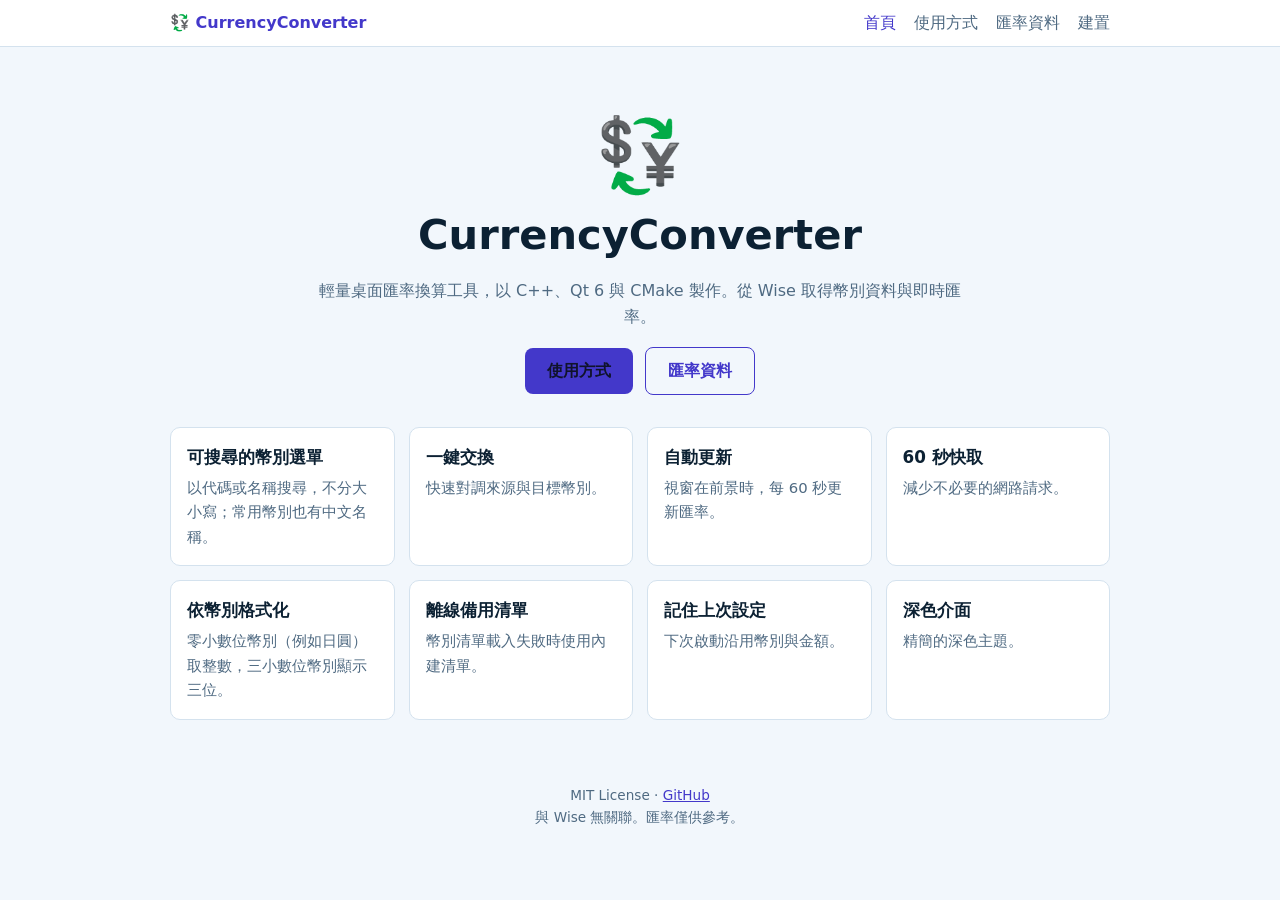
==== docs/index.html @ fcdd3821 "AddedWebsite" ====
<!doctype html><html lang="zh-Hant"><head><meta charset="utf-8"><meta name="viewport" content="width=device-width,initial-scale=1">
<title>首頁 – CurrencyConverter</title><meta name="description" content="輕量桌面匯率換算工具，使用 Wise 的即時匯率，以 C++ 與 Qt 6 製作"><link rel="icon" href="assets/favicon.ico"><link rel="stylesheet" href="css/style.css"></head><body>
<header><nav><a class="brand" href="index.html">💱 CurrencyConverter</a><a href="index.html">首頁</a><a href="usage.html">使用方式</a><a href="rates.html">匯率資料</a><a href="build.html">建置</a></nav></header><main>
<section class="hero"><div class="lock">💱</div><h1>CurrencyConverter</h1>
<p>輕量桌面匯率換算工具，以 C++、Qt 6 與 CMake 製作。從 Wise 取得幣別資料與即時匯率。</p>
<a class="btn" href="usage.html">使用方式</a><a class="btn alt" href="rates.html">匯率資料</a></section>
<div class="grid">
<div class="card"><h3>可搜尋的幣別選單</h3><p>以代碼或名稱搜尋，不分大小寫；常用幣別也有中文名稱。</p></div>
<div class="card"><h3>一鍵交換</h3><p>快速對調來源與目標幣別。</p></div>
<div class="card"><h3>自動更新</h3><p>視窗在前景時，每 60 秒更新匯率。</p></div>
<div class="card"><h3>60 秒快取</h3><p>減少不必要的網路請求。</p></div>
<div class="card"><h3>依幣別格式化</h3><p>零小數位幣別（例如日圓）取整數，三小數位幣別顯示三位。</p></div>
<div class="card"><h3>離線備用清單</h3><p>幣別清單載入失敗時使用內建清單。</p></div>
<div class="card"><h3>記住上次設定</h3><p>下次啟動沿用幣別與金額。</p></div>
<div class="card"><h3>深色介面</h3><p>精簡的深色主題。</p></div></div>
</main><footer>MIT License · <a href="https://github.com/neil289506-commits/CurrencyConverter">GitHub</a><br>與 Wise 無關聯。匯率僅供參考。</footer><script src="js/main.js"></script></body></html>
---- docs/css/style.css ----
:root{--bg:#14172a;--panel:#1c2140;--text:#e8f0f8;--muted:#92a8bd;--accent:#a5b4fc;--line:#2c3360}
@media (prefers-color-scheme:light){:root{--bg:#f2f7fc;--panel:#fff;--text:#0c2133;--muted:#4f6a82;--accent:#4338ca;--line:#d4e2ee}}
*{box-sizing:border-box}body{margin:0;background:var(--bg);color:var(--text);font:16px/1.65 system-ui,"Microsoft JhengHei",sans-serif}
header{position:sticky;top:0;background:var(--panel);border-bottom:1px solid var(--line);z-index:5}
nav{max-width:980px;margin:auto;display:flex;flex-wrap:wrap;align-items:center;gap:18px;padding:10px 20px}
nav .brand{display:flex;align-items:center;gap:10px;font-weight:700;color:var(--text);text-decoration:none;margin-right:auto}
nav .brand img{width:32px;height:32px}nav a{color:var(--muted);text-decoration:none}nav a:hover,nav a.on{color:var(--accent)}
main{max-width:980px;margin:auto;padding:32px 20px}
.hero{text-align:center;padding:40px 0 24px}.hero img.logo{width:112px;height:112px}
.hero h1{font-size:2.6rem;margin:10px 0 4px}.hero p{color:var(--muted);max-width:660px;margin:8px auto}
.btn{display:inline-block;margin:8px 6px;padding:10px 22px;border-radius:8px;background:var(--accent);color:#10132b;font-weight:700;text-decoration:none}
.btn.alt{background:transparent;color:var(--accent);border:1px solid var(--accent)}
.shot{width:100%;border-radius:10px;border:1px solid var(--line);margin:12px 0}
.grid{display:grid;grid-template-columns:repeat(auto-fill,minmax(220px,1fr));gap:14px}
.card{background:var(--panel);border:1px solid var(--line);border-radius:10px;padding:16px}
.card h3{margin:0 0 4px;font-size:1.05rem}.card p{margin:0;color:var(--muted);font-size:.93rem}
h2{margin-top:40px;border-bottom:1px solid var(--line);padding-bottom:6px}
table{width:100%;border-collapse:collapse}th,td{text-align:left;padding:10px;border-bottom:1px solid var(--line);vertical-align:top}
code,pre{background:var(--panel);border:1px solid var(--line);border-radius:6px}code{padding:1px 6px}pre{padding:12px;overflow-x:auto}pre code{border:0;padding:0}
.note{border-left:4px solid var(--accent);padding:8px 14px;background:var(--panel);margin:16px 0}
footer{text-align:center;color:var(--muted);padding:32px 20px;font-size:.85rem}footer a,main a{color:var(--accent)}
.hero .lock{font-size:72px;line-height:1}.hero img.logo{width:96px;height:96px}
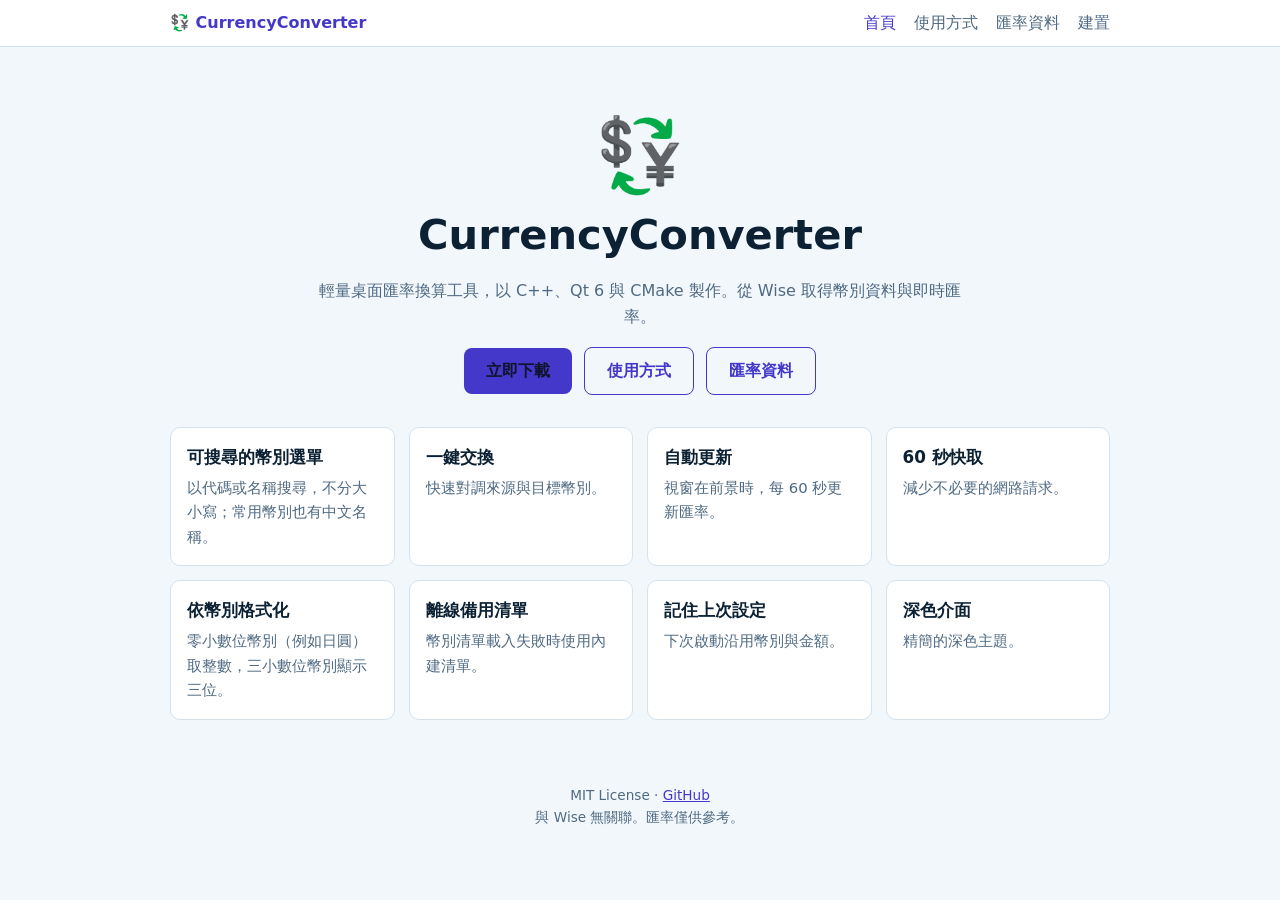
==== commit af14b6e1: "AddedDownload" ====
--- a/docs/index.html
+++ b/docs/index.html
@@ -3,7 +3,7 @@
 <header><nav><a class="brand" href="index.html">💱 CurrencyConverter</a><a href="index.html">首頁</a><a href="usage.html">使用方式</a><a href="rates.html">匯率資料</a><a href="build.html">建置</a></nav></header><main>
 <section class="hero"><div class="lock">💱</div><h1>CurrencyConverter</h1>
 <p>輕量桌面匯率換算工具，以 C++、Qt 6 與 CMake 製作。從 Wise 取得幣別資料與即時匯率。</p>
-<a class="btn" href="usage.html">使用方式</a><a class="btn alt" href="rates.html">匯率資料</a></section>
+<a class="btn" href="https://github.com/neil289506-commits/CurrencyConverter/releases/latest/download/CurrencyConverter.zip" download>立即下載</a><a class="btn alt" href="usage.html">使用方式</a><a class="btn alt" href="rates.html">匯率資料</a></section>
 <div class="grid">
 <div class="card"><h3>可搜尋的幣別選單</h3><p>以代碼或名稱搜尋，不分大小寫；常用幣別也有中文名稱。</p></div>
 <div class="card"><h3>一鍵交換</h3><p>快速對調來源與目標幣別。</p></div>
@@ -13,4 +13,4 @@
 <div class="card"><h3>離線備用清單</h3><p>幣別清單載入失敗時使用內建清單。</p></div>
 <div class="card"><h3>記住上次設定</h3><p>下次啟動沿用幣別與金額。</p></div>
 <div class="card"><h3>深色介面</h3><p>精簡的深色主題。</p></div></div>
-</main><footer>MIT License · <a href="https://github.com/neil289506-commits/CurrencyConverter">GitHub</a><br>與 Wise 無關聯。匯率僅供參考。</footer><script src="js/main.js"></script></body></html>
+</main><footer>MIT License · <a href="https://github.com/neil289506-commits/CurrencyConverter">GitHub</a><br>與 Wise 無關聯。匯率僅供參考。</footer><script src="js/main.js"></script></body></html>
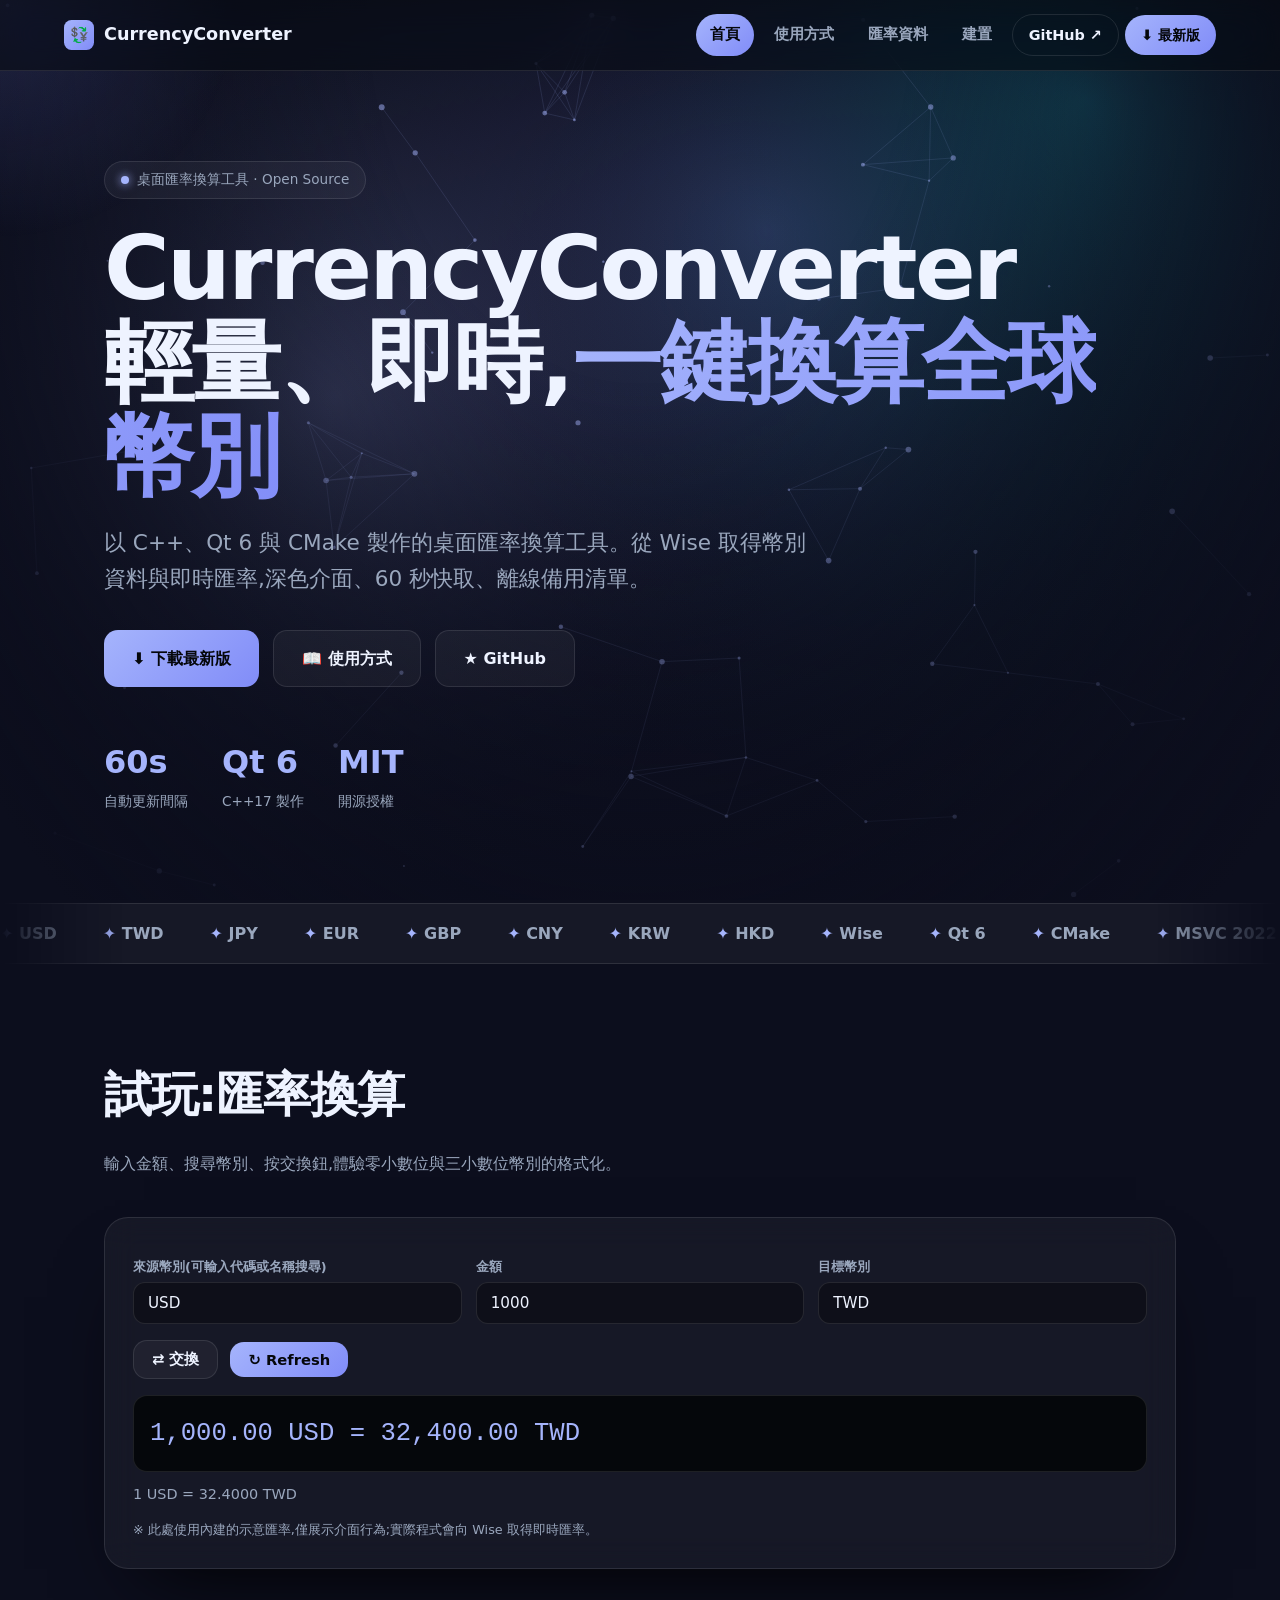
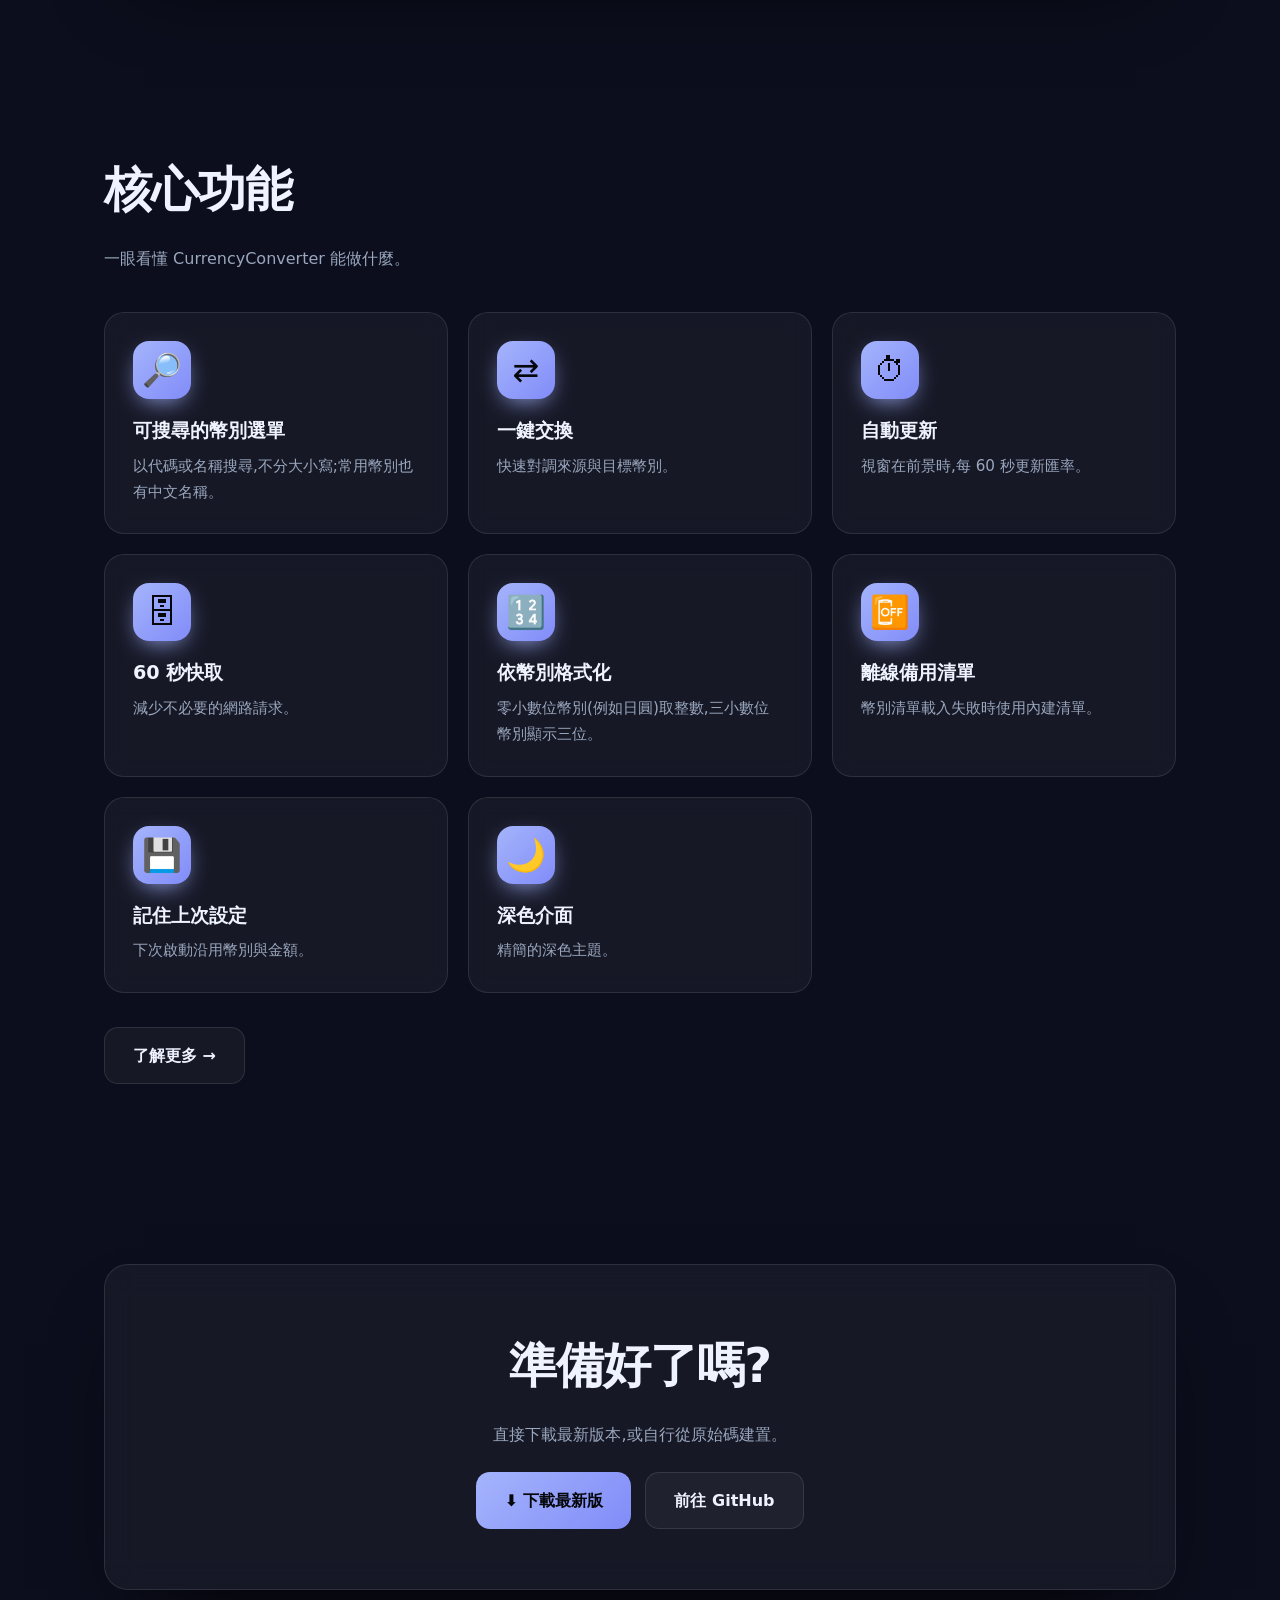
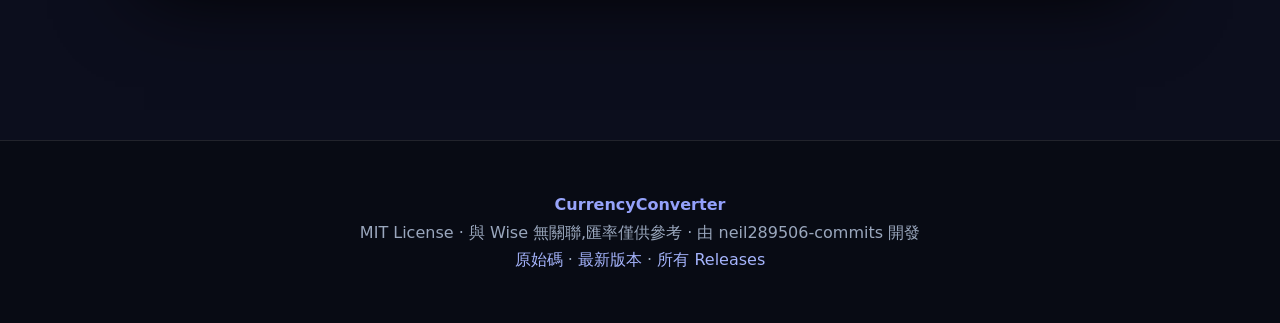
==== commit 61214b3e: "Changed web style" ====
--- a/docs/index.html
+++ b/docs/index.html
@@ -1,16 +1,22 @@
-<!doctype html><html lang="zh-Hant"><head><meta charset="utf-8"><meta name="viewport" content="width=device-width,initial-scale=1">
-<title>首頁 – CurrencyConverter</title><meta name="description" content="輕量桌面匯率換算工具，使用 Wise 的即時匯率，以 C++ 與 Qt 6 製作"><link rel="icon" href="assets/favicon.ico"><link rel="stylesheet" href="css/style.css"></head><body>
-<header><nav><a class="brand" href="index.html">💱 CurrencyConverter</a><a href="index.html">首頁</a><a href="usage.html">使用方式</a><a href="rates.html">匯率資料</a><a href="build.html">建置</a></nav></header><main>
-<section class="hero"><div class="lock">💱</div><h1>CurrencyConverter</h1>
-<p>輕量桌面匯率換算工具，以 C++、Qt 6 與 CMake 製作。從 Wise 取得幣別資料與即時匯率。</p>
-<a class="btn" href="https://github.com/neil289506-commits/CurrencyConverter/releases/latest/download/CurrencyConverter.zip" download>立即下載</a><a class="btn alt" href="usage.html">使用方式</a><a class="btn alt" href="rates.html">匯率資料</a></section>
-<div class="grid">
-<div class="card"><h3>可搜尋的幣別選單</h3><p>以代碼或名稱搜尋，不分大小寫；常用幣別也有中文名稱。</p></div>
-<div class="card"><h3>一鍵交換</h3><p>快速對調來源與目標幣別。</p></div>
-<div class="card"><h3>自動更新</h3><p>視窗在前景時，每 60 秒更新匯率。</p></div>
-<div class="card"><h3>60 秒快取</h3><p>減少不必要的網路請求。</p></div>
-<div class="card"><h3>依幣別格式化</h3><p>零小數位幣別（例如日圓）取整數，三小數位幣別顯示三位。</p></div>
-<div class="card"><h3>離線備用清單</h3><p>幣別清單載入失敗時使用內建清單。</p></div>
-<div class="card"><h3>記住上次設定</h3><p>下次啟動沿用幣別與金額。</p></div>
-<div class="card"><h3>深色介面</h3><p>精簡的深色主題。</p></div></div>
-</main><footer>MIT License · <a href="https://github.com/neil289506-commits/CurrencyConverter">GitHub</a><br>與 Wise 無關聯。匯率僅供參考。</footer><script src="js/main.js"></script></body></html>+<!DOCTYPE html>
+<html lang="zh-Hant"><head><meta charset="utf-8"><meta name="viewport" content="width=device-width,initial-scale=1"><title>首頁 · CurrencyConverter</title><meta name="description" content="輕量桌面匯率換算工具,使用 Wise 的即時匯率,以 C++ 與 Qt 6 製作"><link rel="icon" href="assets/favicon.ico"><link rel="stylesheet" href="css/style.css"></head>
+<body data-repo="neil289506-commits/CurrencyConverter"><canvas id="bg" data-mode="aurora"></canvas><div class="vignette"></div><div class="glow"></div>
+<nav><a class="logo" href="index.html"><img src="assets/logo.svg" alt="">CurrencyConverter</a><a class="l on" href="index.html">首頁</a><a class="l" href="usage.html">使用方式</a><a class="l" href="rates.html">匯率資料</a><a class="l" href="build.html">建置</a><a class="gh" href="https://github.com/neil289506-commits/CurrencyConverter" target="_blank" rel="noopener">GitHub ↗</a><a class="dl" data-dl href="https://github.com/neil289506-commits/CurrencyConverter/releases/latest" target="_blank" rel="noopener">⬇ 最新版 <span class="vt" data-tag></span></a></nav>
+<section class="hero"><span class="badge"><i></i>桌面匯率換算工具 · Open Source</span><h1>CurrencyConverter<br>輕量、即時,<span class="g">一鍵換算全球幣別</span></h1><p class="lead">以 C++、Qt 6 與 CMake 製作的桌面匯率換算工具。從 Wise 取得幣別資料與即時匯率,深色介面、60 秒快取、離線備用清單。</p><div class="cta"><a class="btn p" data-dl href="https://github.com/neil289506-commits/CurrencyConverter/releases/latest" target="_blank" rel="noopener">⬇ 下載最新版 <small data-tag></small></a><a class="btn" href="usage.html">📖 使用方式</a><a class="btn" href="https://github.com/neil289506-commits/CurrencyConverter" target="_blank" rel="noopener">★ GitHub</a></div><div class="stats"><div><b>60s</b><span>自動更新間隔</span></div><div><b>Qt 6</b><span>C++17 製作</span></div><div><b>MIT</b><span>開源授權</span></div></div></section>
+<div class="marquee"><div><span>USD</span><span>TWD</span><span>JPY</span><span>EUR</span><span>GBP</span><span>CNY</span><span>KRW</span><span>HKD</span><span>Wise</span><span>Qt 6</span><span>CMake</span><span>MSVC 2022</span><span>USD</span><span>TWD</span><span>JPY</span><span>EUR</span><span>GBP</span><span>CNY</span><span>KRW</span><span>HKD</span><span>Wise</span><span>Qt 6</span><span>CMake</span><span>MSVC 2022</span></div></div>
+<section id="try"><h2 class="reveal">試玩:匯率換算</h2><p class="sub reveal">輸入金額、搜尋幣別、按交換鈕,體驗零小數位與三小數位幣別的格式化。</p><div class="panel reveal" id="demo">
+<div class="dm-grid">
+ <div><label>來源幣別(可輸入代碼或名稱搜尋)</label><input id="fs" list="cl" value="USD"></div>
+ <div><label>金額</label><input id="amt" type="number" value="1000" min="0"></div>
+ <div><label>目標幣別</label><input id="ts" list="cl" value="TWD"></div>
+</div>
+<datalist id="cl"></datalist>
+<div class="dm-row" style="margin:16px 0"><button class="btn s" id="sw">⇄ 交換</button><button class="btn s p" id="rf">↻ Refresh</button><span id="ts2" style="color:var(--mut);font-size:.85rem"></span></div>
+<div class="out" id="res" style="font-size:1.6rem"></div>
+<p id="rt" style="color:var(--mut);margin-top:10px;font-size:.9rem"></p>
+<p class="legal" style="color:var(--mut)">※ 此處使用內建的示意匯率,僅展示介面行為;實際程式會向 Wise 取得即時匯率。</p>
+</div></section>
+<section><h2 class="reveal">核心功能</h2><p class="sub reveal">一眼看懂 CurrencyConverter 能做什麼。</p><div class="grid"><div class="card reveal"><div class="ic">🔎</div><h3>可搜尋的幣別選單</h3><p>以代碼或名稱搜尋,不分大小寫;常用幣別也有中文名稱。</p></div><div class="card reveal"><div class="ic">⇄</div><h3>一鍵交換</h3><p>快速對調來源與目標幣別。</p></div><div class="card reveal"><div class="ic">⏱</div><h3>自動更新</h3><p>視窗在前景時,每 60 秒更新匯率。</p></div><div class="card reveal"><div class="ic">🗄</div><h3>60 秒快取</h3><p>減少不必要的網路請求。</p></div><div class="card reveal"><div class="ic">🔢</div><h3>依幣別格式化</h3><p>零小數位幣別(例如日圓)取整數,三小數位幣別顯示三位。</p></div><div class="card reveal"><div class="ic">📴</div><h3>離線備用清單</h3><p>幣別清單載入失敗時使用內建清單。</p></div><div class="card reveal"><div class="ic">💾</div><h3>記住上次設定</h3><p>下次啟動沿用幣別與金額。</p></div><div class="card reveal"><div class="ic">🌙</div><h3>深色介面</h3><p>精簡的深色主題。</p></div></div><div class="cta" style="margin-top:34px"><a class="btn" href="usage.html">了解更多 →</a></div></section>
+<section><div class="panel reveal" style="text-align:center;padding:60px 28px"><h2>準備好了嗎?</h2><p class="sub" style="margin:0 auto 24px">直接下載最新版本,或自行從原始碼建置。</p><div class="cta" style="justify-content:center"><a class="btn p" data-dl href="https://github.com/neil289506-commits/CurrencyConverter/releases/latest" target="_blank" rel="noopener">⬇ 下載最新版 <small data-tag></small></a><a class="btn" href="https://github.com/neil289506-commits/CurrencyConverter" target="_blank" rel="noopener">前往 GitHub</a></div></div></section>
+<footer><div class="g">CurrencyConverter</div><p>MIT License · 與 Wise 無關聯,匯率僅供參考 · 由 neil289506-commits 開發</p><p><a href="https://github.com/neil289506-commits/CurrencyConverter" target="_blank" rel="noopener">原始碼</a> · <a href="https://github.com/neil289506-commits/CurrencyConverter/releases/latest" target="_blank" rel="noopener">最新版本</a> · <a href="https://github.com/neil289506-commits/CurrencyConverter/releases" target="_blank" rel="noopener">所有 Releases</a></p></footer>
+<script src="js/fx.js"></script><script src="js/demo.js"></script></body></html>
--- a/docs/css/style.css
+++ b/docs/css/style.css
@@ -1,22 +1,108 @@
-:root{--bg:#14172a;--panel:#1c2140;--text:#e8f0f8;--muted:#92a8bd;--accent:#a5b4fc;--line:#2c3360}
-@media (prefers-color-scheme:light){:root{--bg:#f2f7fc;--panel:#fff;--text:#0c2133;--muted:#4f6a82;--accent:#4338ca;--line:#d4e2ee}}
-*{box-sizing:border-box}body{margin:0;background:var(--bg);color:var(--text);font:16px/1.65 system-ui,"Microsoft JhengHei",sans-serif}
-header{position:sticky;top:0;background:var(--panel);border-bottom:1px solid var(--line);z-index:5}
-nav{max-width:980px;margin:auto;display:flex;flex-wrap:wrap;align-items:center;gap:18px;padding:10px 20px}
-nav .brand{display:flex;align-items:center;gap:10px;font-weight:700;color:var(--text);text-decoration:none;margin-right:auto}
-nav .brand img{width:32px;height:32px}nav a{color:var(--muted);text-decoration:none}nav a:hover,nav a.on{color:var(--accent)}
-main{max-width:980px;margin:auto;padding:32px 20px}
-.hero{text-align:center;padding:40px 0 24px}.hero img.logo{width:112px;height:112px}
-.hero h1{font-size:2.6rem;margin:10px 0 4px}.hero p{color:var(--muted);max-width:660px;margin:8px auto}
-.btn{display:inline-block;margin:8px 6px;padding:10px 22px;border-radius:8px;background:var(--accent);color:#10132b;font-weight:700;text-decoration:none}
-.btn.alt{background:transparent;color:var(--accent);border:1px solid var(--accent)}
-.shot{width:100%;border-radius:10px;border:1px solid var(--line);margin:12px 0}
-.grid{display:grid;grid-template-columns:repeat(auto-fill,minmax(220px,1fr));gap:14px}
-.card{background:var(--panel);border:1px solid var(--line);border-radius:10px;padding:16px}
-.card h3{margin:0 0 4px;font-size:1.05rem}.card p{margin:0;color:var(--muted);font-size:.93rem}
-h2{margin-top:40px;border-bottom:1px solid var(--line);padding-bottom:6px}
-table{width:100%;border-collapse:collapse}th,td{text-align:left;padding:10px;border-bottom:1px solid var(--line);vertical-align:top}
-code,pre{background:var(--panel);border:1px solid var(--line);border-radius:6px}code{padding:1px 6px}pre{padding:12px;overflow-x:auto}pre code{border:0;padding:0}
-.note{border-left:4px solid var(--accent);padding:8px 14px;background:var(--panel);margin:16px 0}
-footer{text-align:center;color:var(--muted);padding:32px 20px;font-size:.85rem}footer a,main a{color:var(--accent)}
-.hero .lock{font-size:72px;line-height:1}.hero img.logo{width:96px;height:96px}
+:root{--a:#a5b4fc;--a2:#818cf8;--a3:#22d3ee;--bg:#0c0e1d;--fg:#eef3ff;--mut:#9aa7bd;--card:rgba(255,255,255,.045);--line:rgba(255,255,255,.1);--navbg:rgba(8,10,16,.6);--font:'Segoe UI Variable','Segoe UI','Microsoft JhengHei UI','Noto Sans TC',system-ui,sans-serif}
+*{box-sizing:border-box;margin:0;padding:0}
+html{scroll-behavior:smooth}
+body{background:var(--bg);color:var(--fg);font-family:var(--font);line-height:1.7;overflow-x:hidden;min-height:100vh}
+a{color:var(--a);text-decoration:none}
+::selection{background:var(--a);color:#000}
+#bg{position:fixed;inset:0;z-index:-2;width:100%;height:100%}
+.vignette{position:fixed;inset:0;z-index:-1;pointer-events:none;background:radial-gradient(ellipse at 50% 0%,transparent 30%,var(--bg) 95%)}
+.glow{position:fixed;width:520px;height:520px;border-radius:50%;pointer-events:none;z-index:-1;background:radial-gradient(circle,var(--a2) 0%,transparent 65%);opacity:.18;transform:translate(-50%,-50%);transition:opacity .3s}
+nav{position:sticky;top:0;z-index:50;display:flex;align-items:center;gap:6px;padding:14px 5vw;backdrop-filter:blur(18px) saturate(1.4);background:var(--navbg);border-bottom:1px solid var(--line)}
+nav .logo{display:flex;align-items:center;gap:10px;font-weight:800;font-size:1.1rem;color:var(--fg);margin-right:auto}
+nav .logo img{width:30px;height:30px}
+nav a.l{padding:8px 14px;border-radius:999px;color:var(--mut);font-weight:600;font-size:.95rem;transition:.25s}
+nav a.l:hover{color:var(--fg);background:var(--card)}
+nav a.l.on{color:#000;background:linear-gradient(135deg,var(--a),var(--a2))}
+nav a.gh{border:1px solid var(--line);padding:8px 16px;border-radius:999px;color:var(--fg);font-weight:700;font-size:.9rem}
+nav a.gh:hover{border-color:var(--a);box-shadow:0 0 18px var(--a2)}
+section{padding:90px 5vw;max-width:1200px;margin:auto;position:relative}
+.hero{min-height:88vh;display:flex;flex-direction:column;justify-content:center;align-items:flex-start;gap:22px}
+.badge{display:inline-flex;gap:8px;align-items:center;padding:6px 16px;border:1px solid var(--line);border-radius:999px;background:var(--card);font-size:.85rem;color:var(--mut)}
+.badge i{width:8px;height:8px;border-radius:50%;background:var(--a);box-shadow:0 0 10px var(--a);animation:pulse 1.6s infinite}
+@keyframes pulse{50%{transform:scale(1.7);opacity:.5}}
+h1{font-size:clamp(2.6rem,7vw,5.6rem);line-height:1.05;font-weight:900;letter-spacing:-.03em}
+h1 .g,.g{background:linear-gradient(120deg,var(--a),var(--a2),var(--a3,var(--a)));background-size:220% 100%;-webkit-background-clip:text;background-clip:text;color:transparent;animation:shift 6s linear infinite}
+@keyframes shift{to{background-position:220% 0}}
+h2{font-size:clamp(1.8rem,4vw,3rem);font-weight:850;letter-spacing:-.02em;margin-bottom:14px}
+.lead{font-size:clamp(1.05rem,2vw,1.35rem);color:var(--mut);max-width:720px}
+.sub{color:var(--mut);max-width:640px;margin-bottom:40px}
+.cta{display:flex;gap:14px;flex-wrap:wrap;margin-top:10px}
+.btn{position:relative;display:inline-flex;align-items:center;gap:8px;padding:14px 28px;border-radius:14px;font-weight:800;border:1px solid var(--line);color:var(--fg);background:var(--card);cursor:pointer;font-size:1rem;font-family:inherit;overflow:hidden;transition:.25s}
+.btn:hover{transform:translateY(-3px);border-color:var(--a);box-shadow:0 10px 30px -8px var(--a2)}
+.btn.p{background:linear-gradient(135deg,var(--a),var(--a2));color:#000;border:none}
+.btn.p:hover{box-shadow:0 14px 40px -6px var(--a)}
+.btn::after{content:"";position:absolute;inset:0;background:linear-gradient(110deg,transparent 30%,rgba(255,255,255,.35) 50%,transparent 70%);transform:translateX(-120%)}
+.btn:hover::after{transform:translateX(120%);transition:transform .7s}
+.stats{display:flex;gap:34px;flex-wrap:wrap;margin-top:26px}
+.stats div{display:flex;flex-direction:column}.stats b{font-size:2rem;font-weight:900;color:var(--a)}.stats span{color:var(--mut);font-size:.85rem}
+.grid{display:grid;grid-template-columns:repeat(auto-fit,minmax(260px,1fr));gap:20px}
+.card{position:relative;padding:28px;border-radius:20px;background:var(--card);border:1px solid var(--line);backdrop-filter:blur(10px);transition:transform .25s,border-color .25s,box-shadow .25s;transform-style:preserve-3d;overflow:hidden}
+.card::before{content:"";position:absolute;inset:0;background:radial-gradient(400px circle at var(--mx,50%) var(--my,0%),var(--a2),transparent 45%);opacity:0;transition:.3s;mix-blend-mode:screen}
+.card:hover{border-color:var(--a);box-shadow:0 20px 50px -20px var(--a2)}.card:hover::before{opacity:.22}
+.card .ic{font-size:2rem;width:58px;height:58px;display:grid;place-items:center;border-radius:16px;background:linear-gradient(135deg,var(--a),var(--a2));margin-bottom:16px;color:#000;box-shadow:0 8px 24px -8px var(--a)}
+.card h3{font-size:1.2rem;margin-bottom:6px}.card p{color:var(--mut);font-size:.95rem}
+.reveal{opacity:0;transform:translateY(40px) scale(.97);transition:opacity .8s cubic-bezier(.2,.8,.2,1),transform .8s cubic-bezier(.2,.8,.2,1)}
+.reveal.in{opacity:1;transform:none}
+.marquee{overflow:hidden;border-block:1px solid var(--line);padding:16px 0;background:var(--card);mask-image:linear-gradient(90deg,transparent,#000 10%,#000 90%,transparent)}
+.marquee div{display:flex;gap:46px;width:max-content;animation:mq 30s linear infinite;color:var(--mut);font-weight:700;white-space:nowrap}
+.marquee span::before{content:"✦ ";color:var(--a)}
+@keyframes mq{to{transform:translateX(-50%)}}
+.panel{border-radius:24px;border:1px solid var(--line);background:var(--card);backdrop-filter:blur(16px);padding:28px;box-shadow:0 40px 80px -40px #000}
+.steps{counter-reset:s;display:grid;gap:18px;position:relative}
+.steps::before{content:"";position:absolute;left:27px;top:10px;bottom:10px;width:2px;background:linear-gradient(var(--a),var(--a2),transparent)}
+.step{position:relative;padding:22px 24px 22px 80px;border-radius:18px;background:var(--card);border:1px solid var(--line)}
+.step::before{counter-increment:s;content:counter(s);position:absolute;left:10px;top:18px;width:36px;height:36px;border-radius:50%;display:grid;place-items:center;font-weight:900;color:#000;background:linear-gradient(135deg,var(--a),var(--a2));box-shadow:0 0 0 6px var(--bg),0 0 20px var(--a2)}
+.step h3{margin-bottom:4px}.step p,.step li{color:var(--mut)}.step ul{padding-left:18px;margin-top:6px}
+pre,code{font-family:"JetBrains Mono",Consolas,monospace}
+pre{background:#05070b;border:1px solid var(--line);border-radius:14px;padding:18px;overflow:auto;font-size:.88rem;color:#cfe;margin-top:12px}
+code{background:rgba(255,255,255,.07);padding:2px 7px;border-radius:6px;font-size:.88em}
+table{width:100%;border-collapse:collapse;margin-top:8px}th,td{padding:12px 14px;text-align:left;border-bottom:1px solid var(--line)}th{color:var(--a);font-size:.85rem;text-transform:uppercase;letter-spacing:.08em}td{color:var(--mut)}
+details{border:1px solid var(--line);border-radius:14px;background:var(--card);padding:16px 20px;margin-bottom:12px}summary{cursor:pointer;font-weight:700}details[open] summary{color:var(--a);margin-bottom:8px}details p{color:var(--mut)}
+select,input,textarea{width:100%;background:rgba(0,0,0,.35);border:1px solid var(--line);color:var(--fg);padding:11px 14px;border-radius:12px;font-family:inherit;font-size:.95rem}
+select:focus,input:focus{outline:none;border-color:var(--a);box-shadow:0 0 0 3px var(--a2)}
+label{display:block;font-size:.8rem;color:var(--mut);margin:10px 0 4px;font-weight:700}
+.row{display:grid;grid-template-columns:repeat(auto-fit,minmax(200px,1fr));gap:14px}
+.page-h{padding-top:70px;padding-bottom:20px}
+footer{padding:50px 5vw;text-align:center;color:var(--mut);border-top:1px solid var(--line);margin-top:60px;background:var(--navbg)}
+footer .g{font-weight:800}
+.toast{position:fixed;bottom:30px;left:50%;transform:translate(-50%,120px);background:var(--card);border:1px solid var(--a);padding:12px 22px;border-radius:14px;backdrop-filter:blur(16px);transition:.4s;z-index:99}
+.toast.show{transform:translate(-50%,0)}
+@media(max-width:720px){section{padding:60px 5vw}.steps::before{left:19px}.step{padding-left:62px}.step::before{left:2px}}
+@media(prefers-reduced-motion:reduce){*{animation:none!important;transition:none!important}.reveal{opacity:1;transform:none}}
+
+
+:root{--on:#05070b}
+[hidden]{display:none!important}
+nav{flex-wrap:wrap}
+nav a.l.on,.btn.p,.card .ic,.step::before,.tab.on{color:var(--on)}
+nav a.dl{padding:8px 16px;border-radius:999px;font-weight:800;font-size:.9rem;color:var(--on);background:linear-gradient(135deg,var(--a),var(--a2));display:inline-flex;gap:6px;align-items:center}
+nav a.dl:hover{box-shadow:0 0 22px var(--a2)}
+.vt{font-weight:700;opacity:.8;font-size:.8em}.vt:empty{display:none}
+.btn small{font-weight:700;opacity:.75}.btn small:empty{display:none}
+::selection{color:var(--on)}
+.note{border-left:4px solid var(--a);padding:14px 18px;background:var(--card);border-radius:0 14px 14px 0;color:var(--mut);margin:22px 0}
+.note b,.note strong{color:var(--fg)}
+.panel ul,.panel ol{padding-left:22px;color:var(--mut)}.panel li{margin:6px 0}.panel li b,.panel li strong,.panel p strong{color:var(--fg)}
+.panel p{color:var(--mut)}.panel p+p,.panel p+pre,.panel pre+p{margin-top:12px}
+.panel h3{margin-bottom:6px}
+.shot{width:100%;display:block;border-radius:14px;border:1px solid var(--line);margin-top:14px;box-shadow:0 30px 60px -30px #000}
+img.px{image-rendering:pixelated}
+.card .ic img{width:34px;height:34px;image-rendering:pixelated}
+.tag{display:inline-block;padding:2px 12px;border-radius:999px;border:1px solid var(--a);color:var(--a);font-size:.8rem;font-weight:700}
+.hero-ic{width:96px;height:96px;border-radius:24px;box-shadow:0 20px 60px -20px var(--a2)}
+.hero-ic.px{image-rendering:pixelated}
+.sec-gap{margin-top:46px}
+.tabs{display:flex;gap:6px;flex-wrap:wrap;margin-bottom:14px}
+.tab{padding:6px 14px;border-radius:999px;border:1px solid var(--line);cursor:pointer;color:var(--mut);font-size:.85rem;font-weight:600;background:transparent;font-family:inherit}
+.tab:hover{color:var(--fg)}
+.tab.on{background:linear-gradient(135deg,var(--a),var(--a2));border-color:transparent;font-weight:800}
+.bar{height:10px;border-radius:99px;background:#0006;overflow:hidden}.bar>i{display:block;height:100%;width:0;background:linear-gradient(90deg,var(--a),var(--a2));transition:width .2s}
+.dm-row{display:flex;gap:12px;flex-wrap:wrap;align-items:center}
+.dm-grid{display:grid;grid-template-columns:repeat(auto-fit,minmax(220px,1fr));gap:14px}
+.btn.s{padding:9px 18px;font-size:.92rem}
+.out{font-family:"JetBrains Mono",Consolas,monospace;background:#05070b;border:1px solid var(--line);border-radius:14px;padding:16px;font-size:.88rem;color:var(--a);word-break:break-all;min-height:54px}
+.ok{color:#34d399}.bad{color:#fb7185}
+.pick{padding:8px 12px;border-radius:10px;border:1px solid var(--line);cursor:pointer;color:var(--mut);font-size:.9rem;transition:.2s}
+.pick:hover{color:var(--fg);border-color:var(--a)}.pick.on{background:var(--a2);color:var(--on);border-color:transparent;font-weight:700}
+.legal{font-size:.8rem;margin-top:8px}
+@media(max-width:720px){nav{gap:4px;padding:10px 4vw}nav .logo{width:100%;margin-right:0}nav a.l,nav a.gh,nav a.dl{padding:6px 12px;font-size:.84rem}.hero{min-height:auto;padding-top:50px}}
